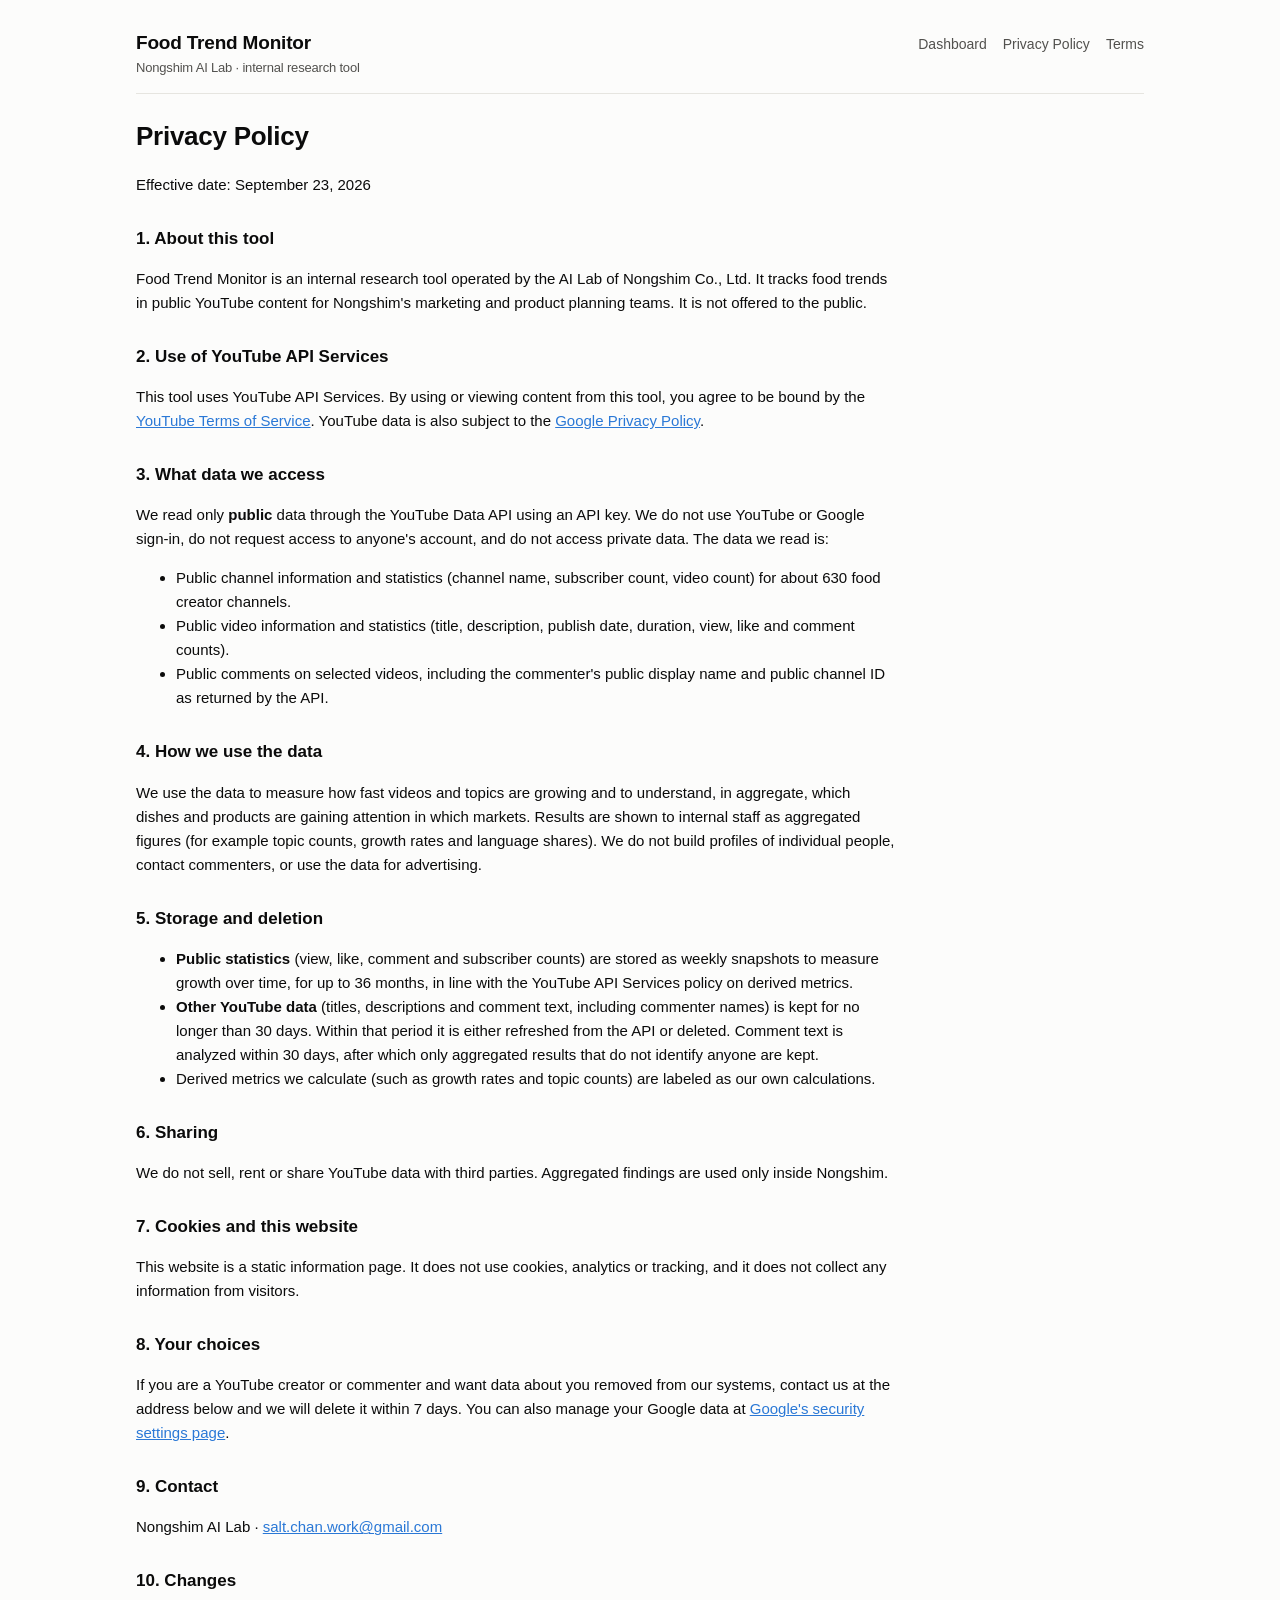
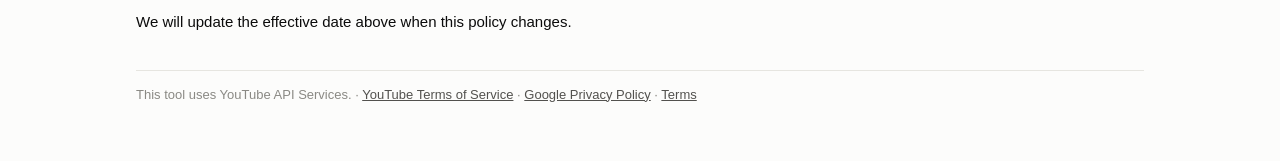
==== privacy.html @ c14a68b0 "Info page, privacy policy and terms for Food Trend Monitor Co-Authored-By: Claude Opus 5.5 <noreply@" ====
<!doctype html>
<html lang="en">
<head>
<meta charset="utf-8">
<meta name="viewport" content="width=device-width,initial-scale=1">
<meta name="robots" content="noindex,nofollow">
<title>Privacy Policy · Food Trend Monitor</title>
<link rel="stylesheet" href="style.css">
</head>
<body>
<div class="wrap">
  <header>
    <div class="brand">Food Trend Monitor<small>Nongshim AI Lab · internal research tool</small></div>
    <nav><a href="index.html">Dashboard</a><a href="privacy.html">Privacy Policy</a><a href="terms.html">Terms</a></nav>
  </header>
  <main class="doc">
    <h1>Privacy Policy</h1>
    <p class="muted">Effective date: September 23, 2026</p>

    <h2>1. About this tool</h2>
    <p>Food Trend Monitor is an internal research tool operated by the AI Lab of Nongshim Co., Ltd. It tracks food trends in public YouTube content for Nongshim's marketing and product planning teams. It is not offered to the public.</p>

    <h2>2. Use of YouTube API Services</h2>
    <p>This tool uses YouTube API Services. By using or viewing content from this tool, you agree to be bound by the <a href="https://www.youtube.com/t/terms">YouTube Terms of Service</a>. YouTube data is also subject to the <a href="https://policies.google.com/privacy">Google Privacy Policy</a>.</p>

    <h2>3. What data we access</h2>
    <p>We read only <strong>public</strong> data through the YouTube Data API using an API key. We do not use YouTube or Google sign-in, do not request access to anyone's account, and do not access private data. The data we read is:</p>
    <ul>
      <li>Public channel information and statistics (channel name, subscriber count, video count) for about 630 food creator channels.</li>
      <li>Public video information and statistics (title, description, publish date, duration, view, like and comment counts).</li>
      <li>Public comments on selected videos, including the commenter's public display name and public channel ID as returned by the API.</li>
    </ul>

    <h2>4. How we use the data</h2>
    <p>We use the data to measure how fast videos and topics are growing and to understand, in aggregate, which dishes and products are gaining attention in which markets. Results are shown to internal staff as aggregated figures (for example topic counts, growth rates and language shares). We do not build profiles of individual people, contact commenters, or use the data for advertising.</p>

    <h2>5. Storage and deletion</h2>
    <ul>
      <li><strong>Public statistics</strong> (view, like, comment and subscriber counts) are stored as weekly snapshots to measure growth over time, for up to 36 months, in line with the YouTube API Services policy on derived metrics.</li>
      <li><strong>Other YouTube data</strong> (titles, descriptions and comment text, including commenter names) is kept for no longer than 30 days. Within that period it is either refreshed from the API or deleted. Comment text is analyzed within 30 days, after which only aggregated results that do not identify anyone are kept.</li>
      <li>Derived metrics we calculate (such as growth rates and topic counts) are labeled as our own calculations.</li>
    </ul>

    <h2>6. Sharing</h2>
    <p>We do not sell, rent or share YouTube data with third parties. Aggregated findings are used only inside Nongshim.</p>

    <h2>7. Cookies and this website</h2>
    <p>This website is a static information page. It does not use cookies, analytics or tracking, and it does not collect any information from visitors.</p>

    <h2>8. Your choices</h2>
    <p>If you are a YouTube creator or commenter and want data about you removed from our systems, contact us at the address below and we will delete it within 7 days. You can also manage your Google data at <a href="https://myaccount.google.com/permissions">Google's security settings page</a>.</p>

    <h2>9. Contact</h2>
    <p>Nongshim AI Lab · <a href="mailto:salt.chan.work@gmail.com">salt.chan.work@gmail.com</a></p>

    <h2>10. Changes</h2>
    <p>We will update the effective date above when this policy changes.</p>
  </main>
  <footer>
    This tool uses YouTube API Services. · <a href="https://www.youtube.com/t/terms">YouTube Terms of Service</a> · <a href="https://policies.google.com/privacy">Google Privacy Policy</a> · <a href="terms.html">Terms</a>
  </footer>
</div>
</body>
</html>
---- style.css ----
:root{color-scheme:light;--bg:#fcfcfb;--card:#ffffff;--line:#e6e5e0;--ink:#0b0b0b;--ink2:#52514e;--muted:#8a8984;--accent:#2a78d6;--accent-soft:#e8f0fb;--warn-bg:#fdf6e7;--warn-bar:#eda100}
@media (prefers-color-scheme:dark){:root:where(:not([data-theme="light"])){color-scheme:dark;--bg:#1a1a19;--card:#222221;--line:#34332f;--ink:#ffffff;--ink2:#c3c2b7;--muted:#8f8e86;--accent:#3987e5;--accent-soft:#1f2c3d;--warn-bg:#2b2618;--warn-bar:#c98500}}
:root[data-theme="dark"]{color-scheme:dark;--bg:#1a1a19;--card:#222221;--line:#34332f;--ink:#ffffff;--ink2:#c3c2b7;--muted:#8f8e86;--accent:#3987e5;--accent-soft:#1f2c3d;--warn-bg:#2b2618;--warn-bar:#c98500}
*{box-sizing:border-box}
body{margin:0;background:var(--bg);color:var(--ink);font:15px/1.6 -apple-system,BlinkMacSystemFont,"Segoe UI",Roboto,"Noto Sans KR",sans-serif}
.wrap{max-width:1040px;margin:0 auto;padding:28px 16px 56px}
header{display:flex;justify-content:space-between;align-items:baseline;gap:12px;flex-wrap:wrap;border-bottom:1px solid var(--line);padding-bottom:14px}
.brand{font-weight:650;font-size:19px;letter-spacing:-.01em}.brand small{display:block;font-weight:400;color:var(--ink2);font-size:13px}
nav a{color:var(--ink2);text-decoration:none;margin-left:16px;font-size:14px}nav a:hover{color:var(--accent)}
.notice{margin:18px 0 22px;padding:10px 14px;background:var(--warn-bg);border-left:4px solid var(--warn-bar);font-size:14px;color:var(--ink2)}
.tiles{display:grid;grid-template-columns:repeat(4,1fr);gap:12px}
.tile{background:var(--card);border:1px solid var(--line);border-radius:8px;padding:14px 16px}
.tile .k{color:var(--ink2);font-size:13px}.tile .v{font-size:26px;font-weight:650;letter-spacing:-.02em}
.grid2{display:grid;grid-template-columns:1.1fr 1fr;gap:16px;margin-top:16px}
.card{background:var(--card);border:1px solid var(--line);border-radius:8px;padding:16px 18px}
.card h2{font-size:15px;margin:0 0 2px}.card .sub{color:var(--muted);font-size:12.5px;margin:0 0 12px}
.bars{display:flex;flex-direction:column;gap:9px}
.bar{display:grid;grid-template-columns:150px 1fr 52px;align-items:center;gap:10px;font-size:13.5px;cursor:default}
.bar .track{height:14px;position:relative}
.bar .fill{height:14px;background:var(--accent);border-radius:0 4px 4px 0}
.bar .val{text-align:right;font-variant-numeric:tabular-nums;color:var(--ink2)}
.bar:hover .fill{filter:brightness(1.12)}
svg text{fill:var(--ink2);font-size:11px}
.grid-line{stroke:var(--line)}
  .tablewrap{overflow-x:auto;-webkit-overflow-scrolling:touch}
table{width:100%;min-width:560px;border-collapse:collapse;font-size:13.5px}
th,td{text-align:left;padding:8px 10px;border-bottom:1px solid var(--line)}th{color:var(--ink2);font-weight:600}
td.num{text-align:right;font-variant-numeric:tabular-nums}
#tip{position:fixed;pointer-events:none;background:var(--ink);color:var(--bg);padding:6px 9px;border-radius:6px;font-size:12.5px;opacity:0;transition:opacity .08s;z-index:9}
footer{margin-top:36px;padding-top:14px;border-top:1px solid var(--line);color:var(--muted);font-size:13px}
footer a{color:var(--ink2)}
.doc{max-width:760px}.doc h1{font-size:26px;letter-spacing:-.01em;margin:22px 0 4px}.doc h2{font-size:17px;margin:28px 0 6px}
.doc p,.doc li{color:var(--ink)}.doc a{color:var(--accent)}.muted{color:var(--muted)}
@media (max-width:760px){.tiles{grid-template-columns:repeat(2,1fr)}.grid2{grid-template-columns:1fr}.bar{grid-template-columns:110px 1fr 46px}nav a{margin-left:10px}}
@media (prefers-reduced-motion:reduce){*{transition:none!important}}
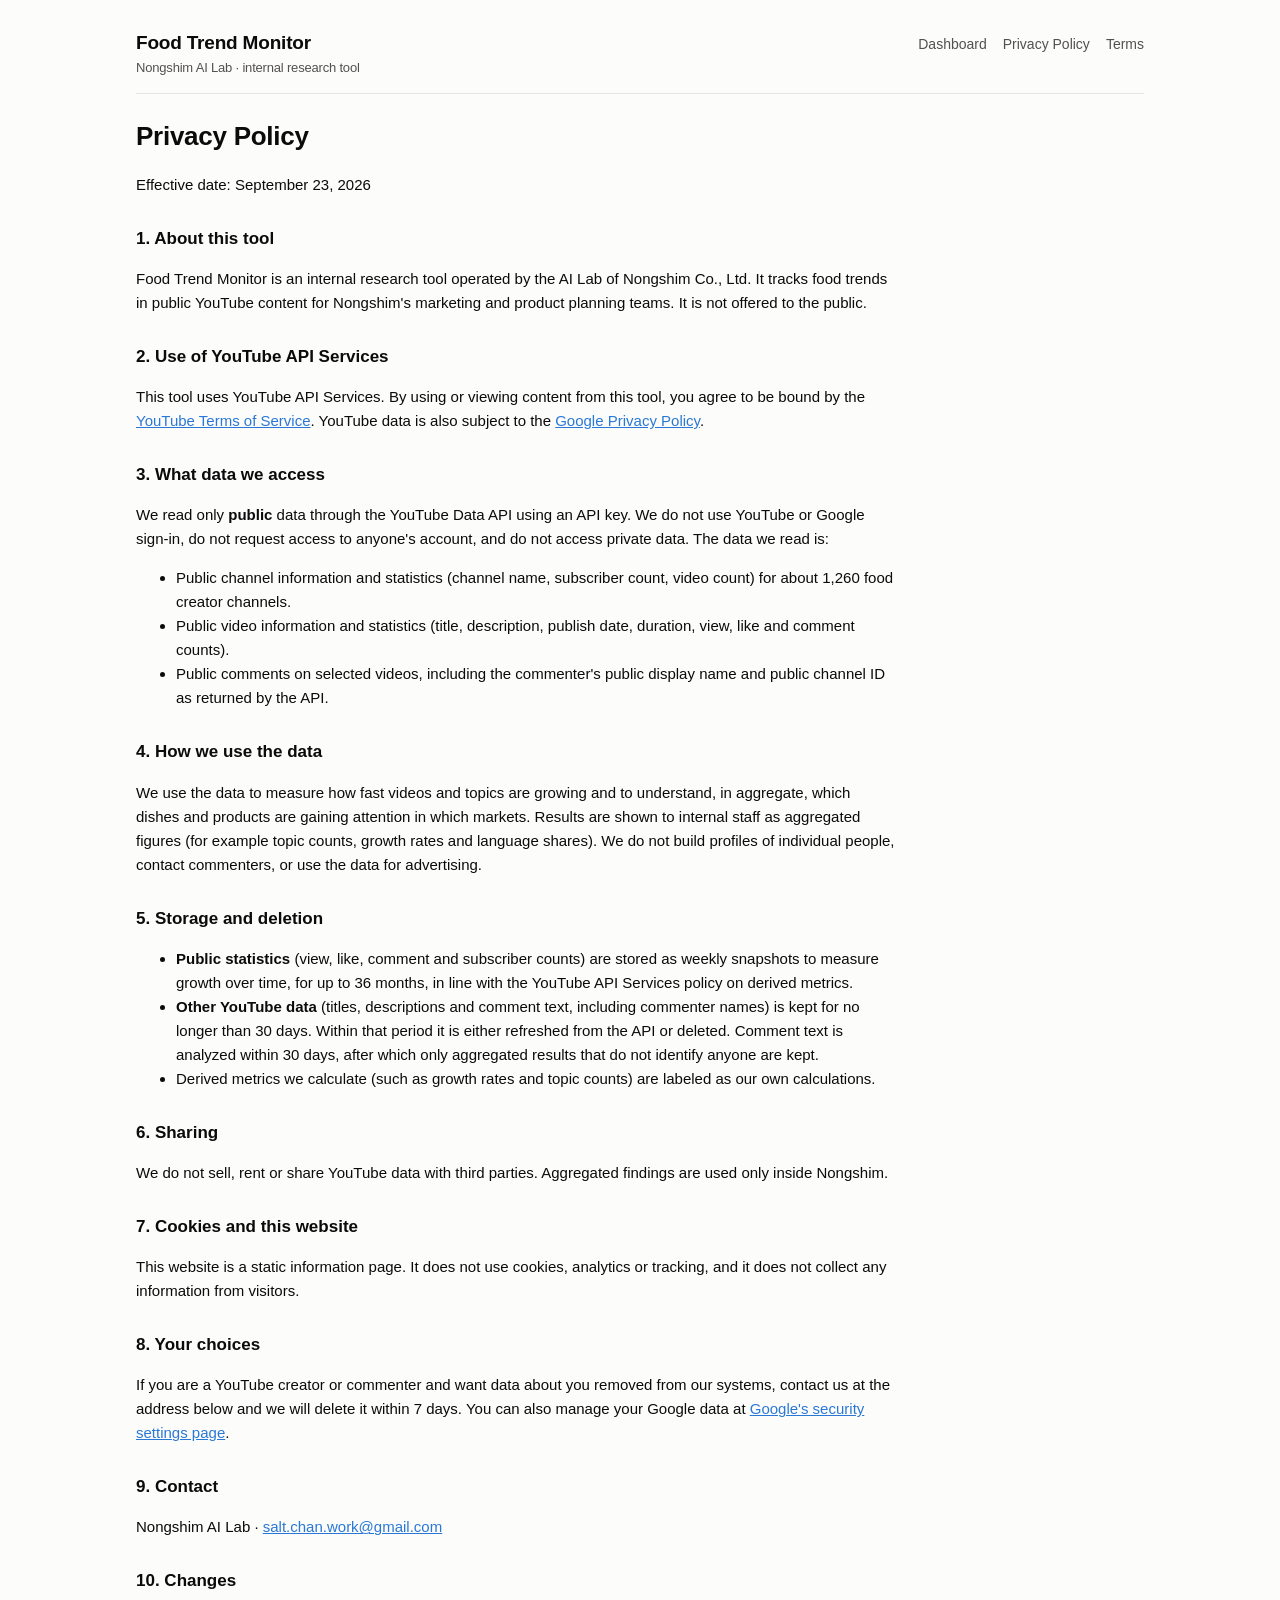
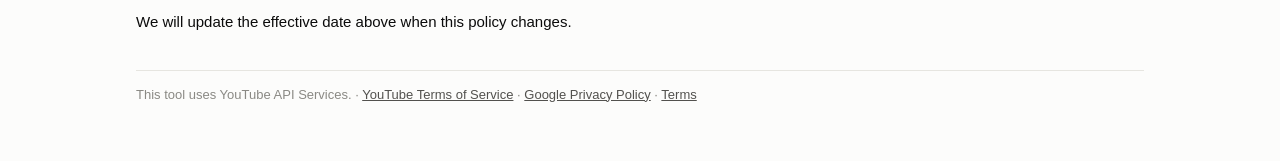
==== commit 430f89db: "Update panel size to about 1,260 channels across 20 markets Co-Authored-By: Claude Opus 5.5 <noreply" ====
--- a/privacy.html
+++ b/privacy.html
@@ -26,7 +26,7 @@
     <h2>3. What data we access</h2>
     <p>We read only <strong>public</strong> data through the YouTube Data API using an API key. We do not use YouTube or Google sign-in, do not request access to anyone's account, and do not access private data. The data we read is:</p>
     <ul>
-      <li>Public channel information and statistics (channel name, subscriber count, video count) for about 630 food creator channels.</li>
+      <li>Public channel information and statistics (channel name, subscriber count, video count) for about 1,260 food creator channels.</li>
       <li>Public video information and statistics (title, description, publish date, duration, view, like and comment counts).</li>
       <li>Public comments on selected videos, including the commenter's public display name and public channel ID as returned by the API.</li>
     </ul>
